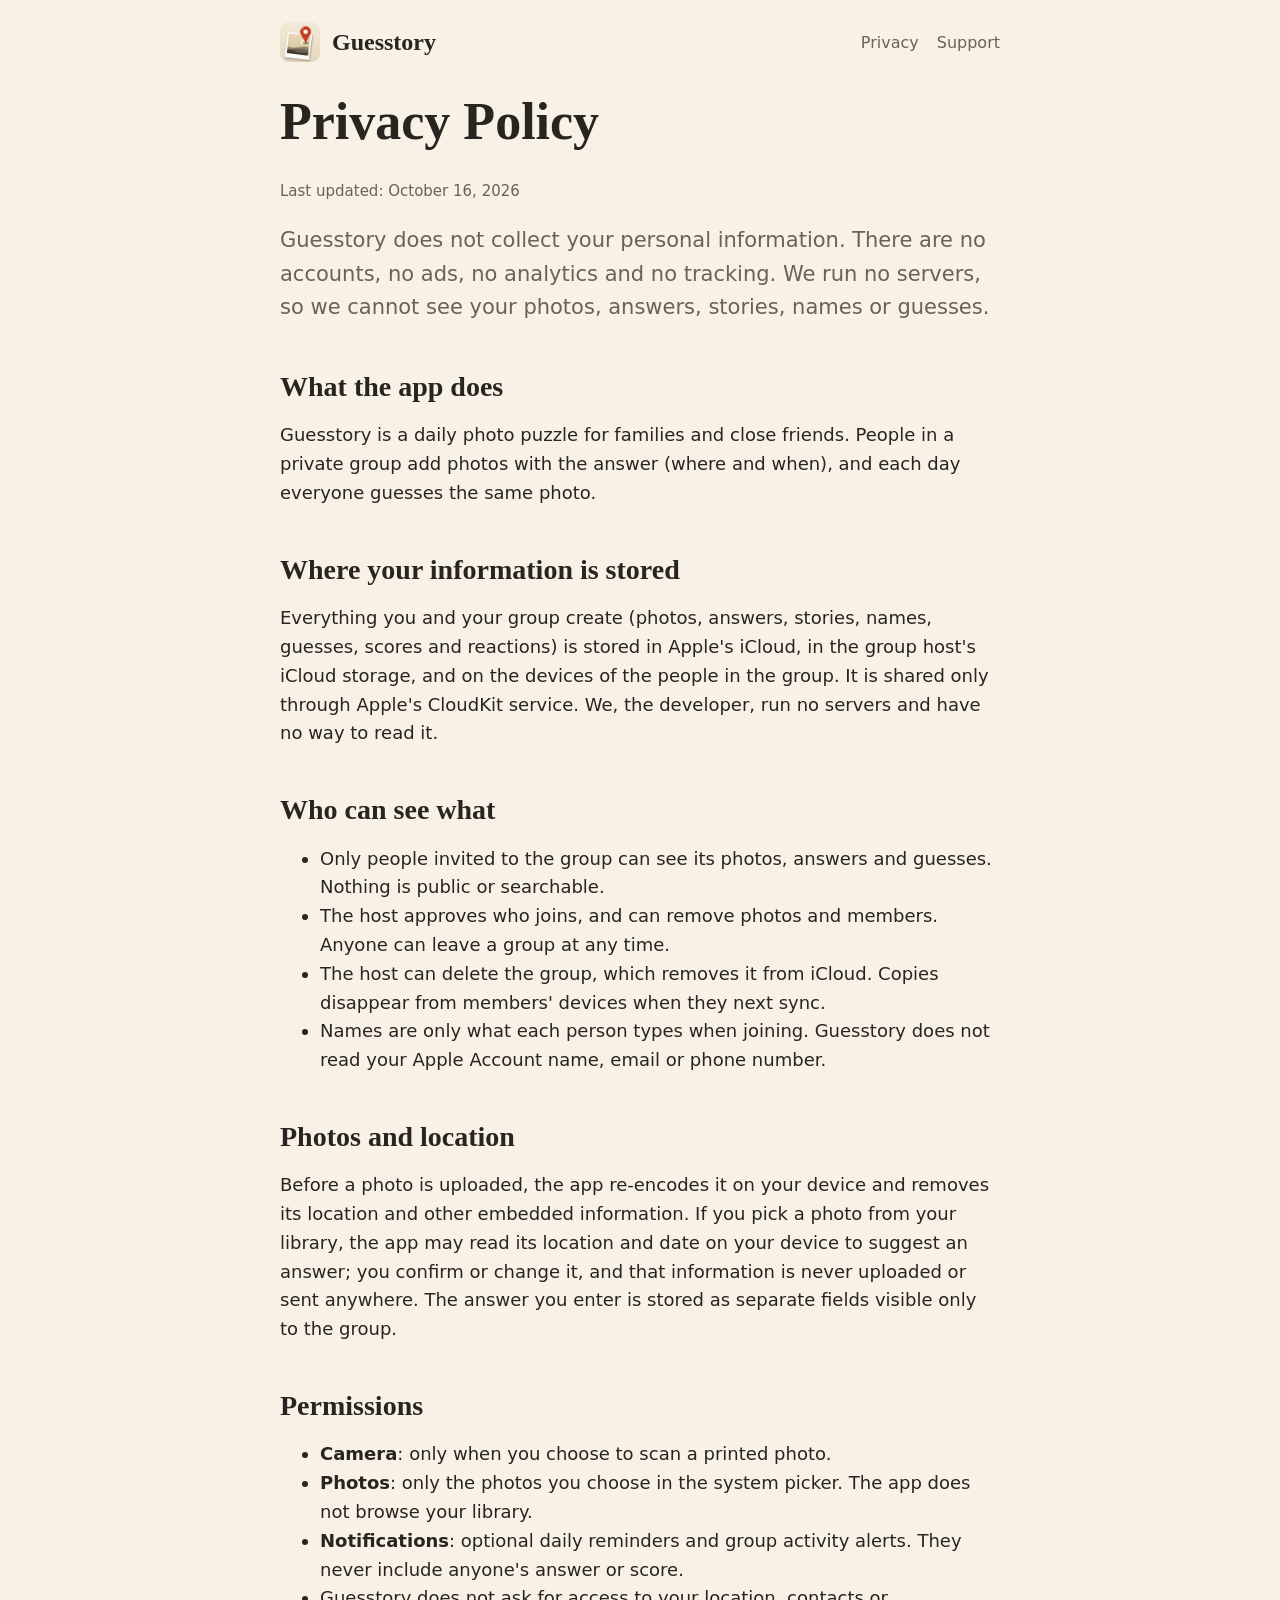
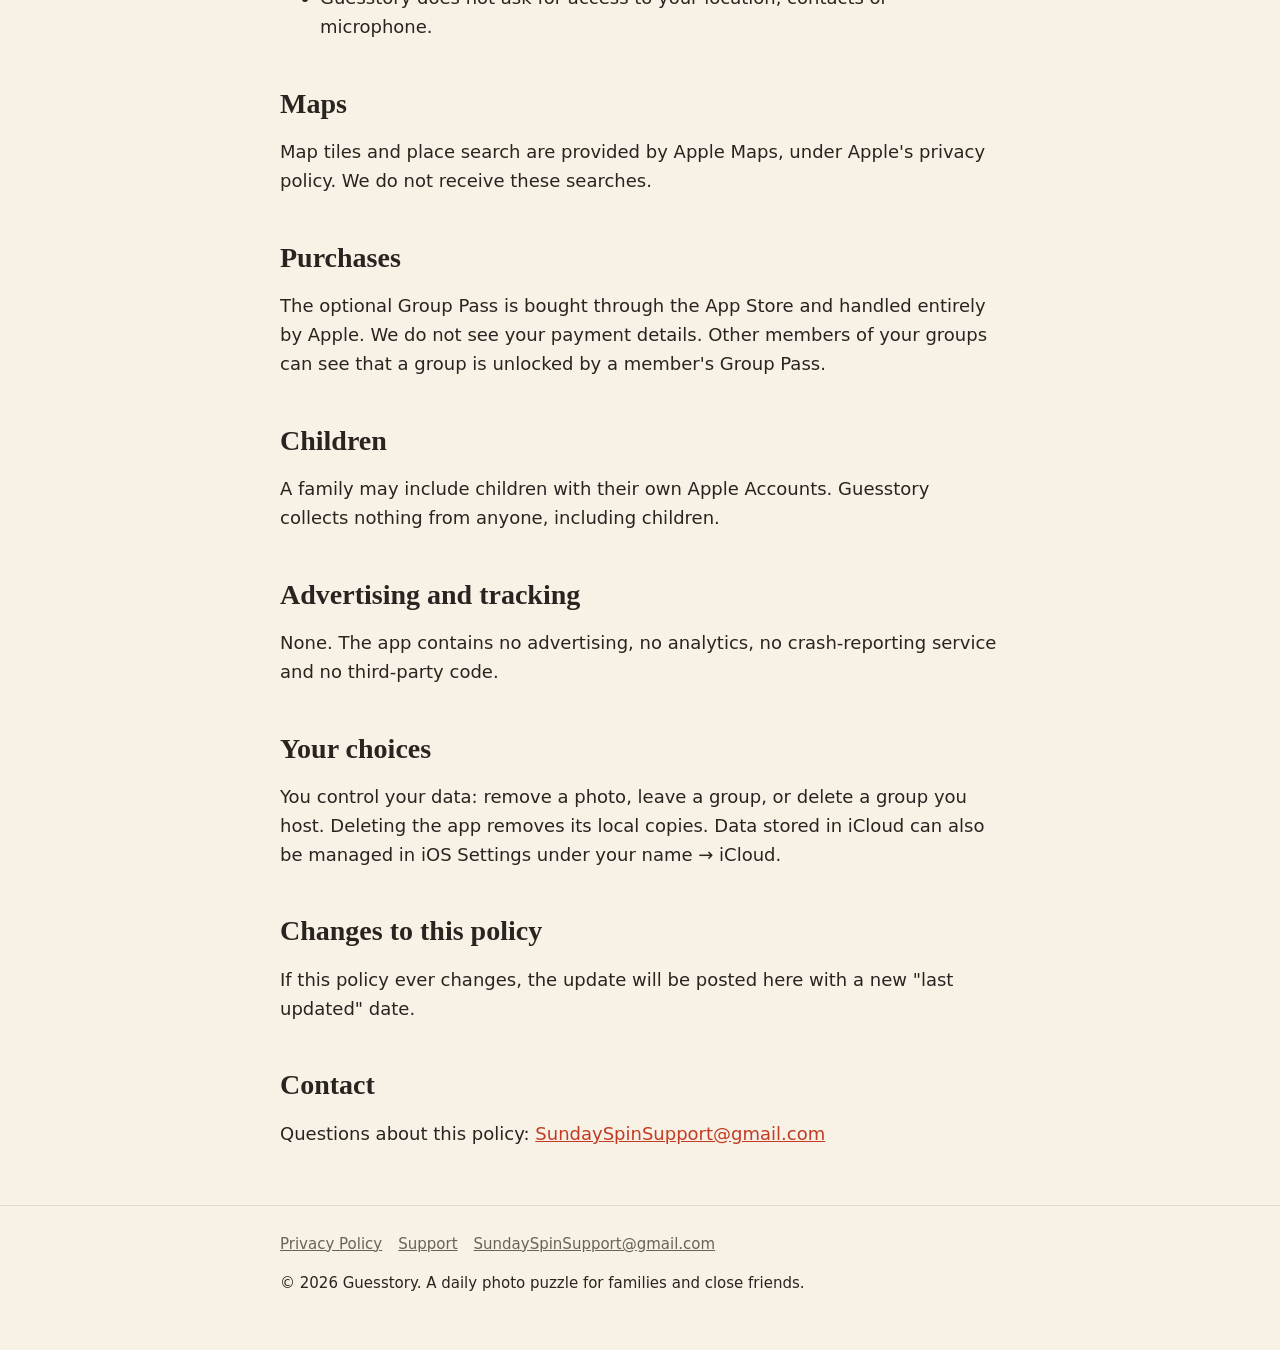
==== privacy-policy.html @ 23f247c5 "Guesstory site: landing page, privacy policy and support Static pages for App Store Connect (Privacy" ====
<!DOCTYPE html>
<html lang="en">
<head>
<meta charset="utf-8">
<meta name="viewport" content="width=device-width, initial-scale=1">
<title>Guesstory Privacy Policy</title>
<meta name="description" content="Guesstory collects no personal information. No accounts, ads or tracking.">
<meta name="color-scheme" content="light dark">
<link rel="icon" type="image/png" href="assets/favicon.png">
<link rel="apple-touch-icon" href="assets/icon.png">
<link rel="stylesheet" href="style.css">
</head>
<body>
<header class="site"><div class="wrap">
<a class="brand" href="index.html"><img src="assets/icon.png" alt="" width="40" height="40">Guesstory</a>
<nav><a href="privacy-policy.html">Privacy</a><a href="support.html">Support</a></nav>
</div></header>
<main class="wrap">

<h1>Privacy Policy</h1>
<p class="updated">Last updated: October 16, 2026</p>
<p class="lead">Guesstory does not collect your personal information. There are no accounts, no ads, no analytics and no tracking. We run no servers, so we cannot see your photos, answers, stories, names or guesses.</p>

<h2>What the app does</h2>
<p>Guesstory is a daily photo puzzle for families and close friends. People in a private group add photos with the answer (where and when), and each day everyone guesses the same photo.</p>

<h2>Where your information is stored</h2>
<p>Everything you and your group create (photos, answers, stories, names, guesses, scores and reactions) is stored in Apple's iCloud, in the group host's iCloud storage, and on the devices of the people in the group. It is shared only through Apple's CloudKit service. We, the developer, run no servers and have no way to read it.</p>

<h2>Who can see what</h2>
<ul>
<li>Only people invited to the group can see its photos, answers and guesses. Nothing is public or searchable.</li>
<li>The host approves who joins, and can remove photos and members. Anyone can leave a group at any time.</li>
<li>The host can delete the group, which removes it from iCloud. Copies disappear from members' devices when they next sync.</li>
<li>Names are only what each person types when joining. Guesstory does not read your Apple Account name, email or phone number.</li>
</ul>

<h2>Photos and location</h2>
<p>Before a photo is uploaded, the app re-encodes it on your device and removes its location and other embedded information. If you pick a photo from your library, the app may read its location and date on your device to suggest an answer; you confirm or change it, and that information is never uploaded or sent anywhere. The answer you enter is stored as separate fields visible only to the group.</p>

<h2>Permissions</h2>
<ul>
<li><strong>Camera</strong>: only when you choose to scan a printed photo.</li>
<li><strong>Photos</strong>: only the photos you choose in the system picker. The app does not browse your library.</li>
<li><strong>Notifications</strong>: optional daily reminders and group activity alerts. They never include anyone's answer or score.</li>
<li>Guesstory does not ask for access to your location, contacts or microphone.</li>
</ul>

<h2>Maps</h2>
<p>Map tiles and place search are provided by Apple Maps, under Apple's privacy policy. We do not receive these searches.</p>

<h2>Purchases</h2>
<p>The optional Group Pass is bought through the App Store and handled entirely by Apple. We do not see your payment details. Other members of your groups can see that a group is unlocked by a member's Group Pass.</p>

<h2>Children</h2>
<p>A family may include children with their own Apple Accounts. Guesstory collects nothing from anyone, including children.</p>

<h2>Advertising and tracking</h2>
<p>None. The app contains no advertising, no analytics, no crash-reporting service and no third-party code.</p>

<h2>Your choices</h2>
<p>You control your data: remove a photo, leave a group, or delete a group you host. Deleting the app removes its local copies. Data stored in iCloud can also be managed in iOS Settings under your name &rarr; iCloud.</p>

<h2>Changes to this policy</h2>
<p>If this policy ever changes, the update will be posted here with a new "last updated" date.</p>

<h2>Contact</h2>
<p>Questions about this policy: <a href="mailto:SundaySpinSupport@gmail.com">SundaySpinSupport@gmail.com</a></p>

</main>
<footer class="site"><div class="wrap">
<a href="privacy-policy.html">Privacy Policy</a><a href="support.html">Support</a><a href="mailto:SundaySpinSupport@gmail.com">SundaySpinSupport@gmail.com</a>
<p>&copy; 2026 Guesstory. A daily photo puzzle for families and close friends.</p>
</div></footer>
</body>
</html>
---- style.css ----
:root{--paper:#F7F1E6;--ink:#2A2420;--ink2:#6B6159;--card:#FFFDF8;--line:#E4DAC8;--accent:#C23B22;--accent-ink:#fff}
@media (prefers-color-scheme:dark){:root{--paper:#1A1613;--ink:#F3EBDD;--ink2:#B5AA9C;--card:#26211D;--line:#3A332D;--accent:#E0583A}}
*{box-sizing:border-box}
html{-webkit-text-size-adjust:100%}
body{margin:0;background:var(--paper);color:var(--ink);font:18px/1.6 -apple-system,BlinkMacSystemFont,"SF Pro Text","Segoe UI",system-ui,sans-serif}
.wrap{max-width:760px;margin:0 auto;padding:0 20px}
header.site{padding:22px 0 8px}
header.site .wrap{display:flex;align-items:center;justify-content:space-between;gap:12px;flex-wrap:wrap}
.brand{display:flex;align-items:center;gap:12px;color:var(--ink);text-decoration:none;font:700 24px/1 "New York",ui-serif,Georgia,serif}
.brand img{width:40px;height:40px;border-radius:9px}
nav a{color:var(--ink2);text-decoration:none;margin-left:18px;font-size:16px}
nav a:hover{color:var(--accent)}
h1,h2,h3{font-family:"New York",ui-serif,Georgia,serif;line-height:1.2;margin:1.6em 0 .5em}
h1{font-size:clamp(34px,6vw,52px);margin-top:.4em}
h2{font-size:28px}h3{font-size:21px}
p,li{color:var(--ink)}
.lead{font-size:21px;color:var(--ink2);max-width:36em}
a{color:var(--accent)}
.hero{padding:30px 0 10px}
.badge{display:inline-block;margin:10px 0 0;padding:12px 20px;border-radius:999px;background:var(--accent);color:var(--accent-ink);font-weight:600;font-size:17px}
.shots{display:grid;grid-template-columns:repeat(3,1fr);gap:14px;margin:34px 0 8px}
.shots img{width:100%;height:auto;border-radius:18px;border:1px solid var(--line);box-shadow:0 10px 28px rgba(40,28,15,.16)}
@media(max-width:560px){.shots{grid-template-columns:1fr 1fr 1fr;gap:8px}.shots img{border-radius:11px}}
.cards{display:grid;grid-template-columns:1fr 1fr;gap:14px;margin:12px 0}
@media(max-width:560px){.cards{grid-template-columns:1fr}}
.card{background:var(--card);border:1px solid var(--line);border-radius:16px;padding:16px 18px}
.card h3{margin:0 0 4px;font-size:19px}.card p{margin:0;color:var(--ink2);font-size:16.5px;line-height:1.5}
ol.steps{padding-left:1.2em}ol.steps li{margin:.5em 0}
.faq h3{font-size:19px;margin:1.4em 0 .2em;font-family:-apple-system,system-ui,sans-serif;font-weight:650}
.faq p{margin:.2em 0 .6em;color:var(--ink)}
.note{background:var(--card);border:1px solid var(--line);border-left:4px solid var(--accent);border-radius:10px;padding:12px 16px;color:var(--ink2);font-size:16.5px}
footer.site{margin-top:56px;padding:26px 0 40px;border-top:1px solid var(--line);color:var(--ink2);font-size:15px}
footer.site a{color:var(--ink2);margin-right:16px}
.updated{color:var(--ink2);font-size:15px}
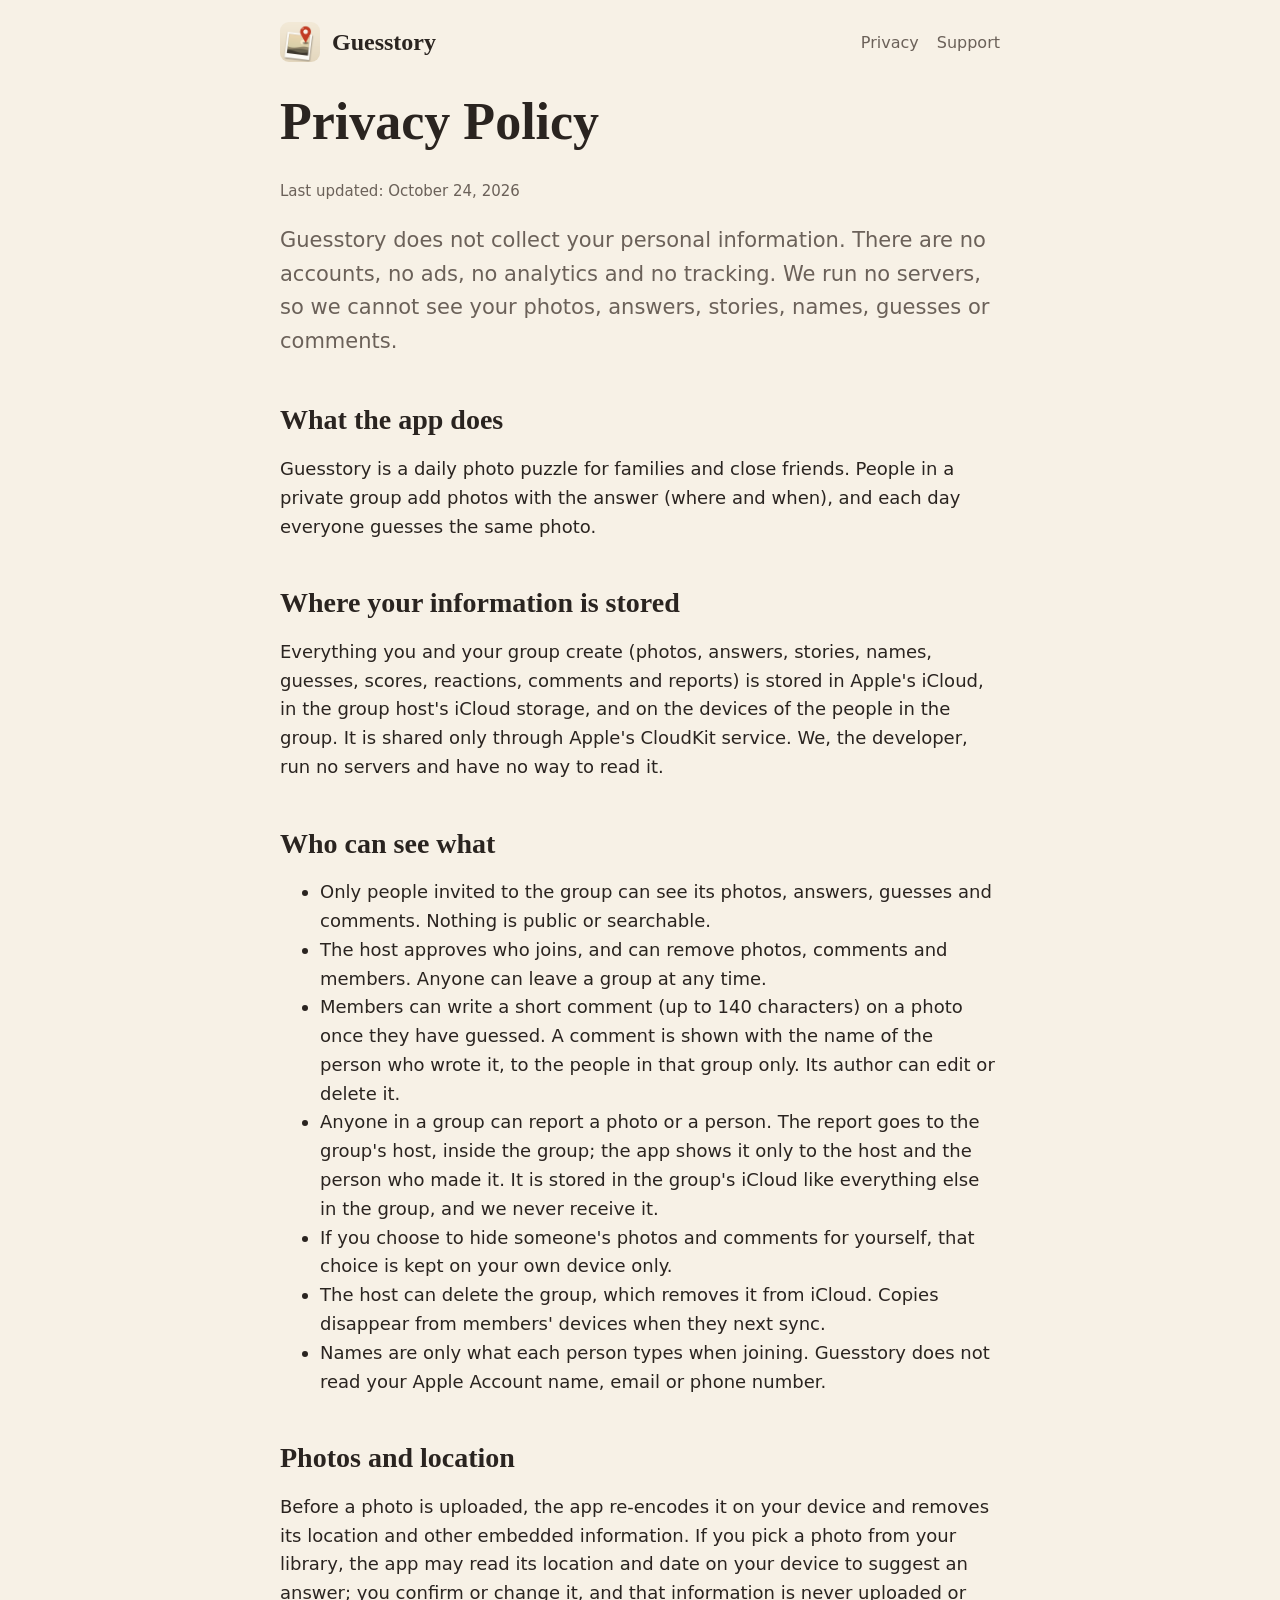
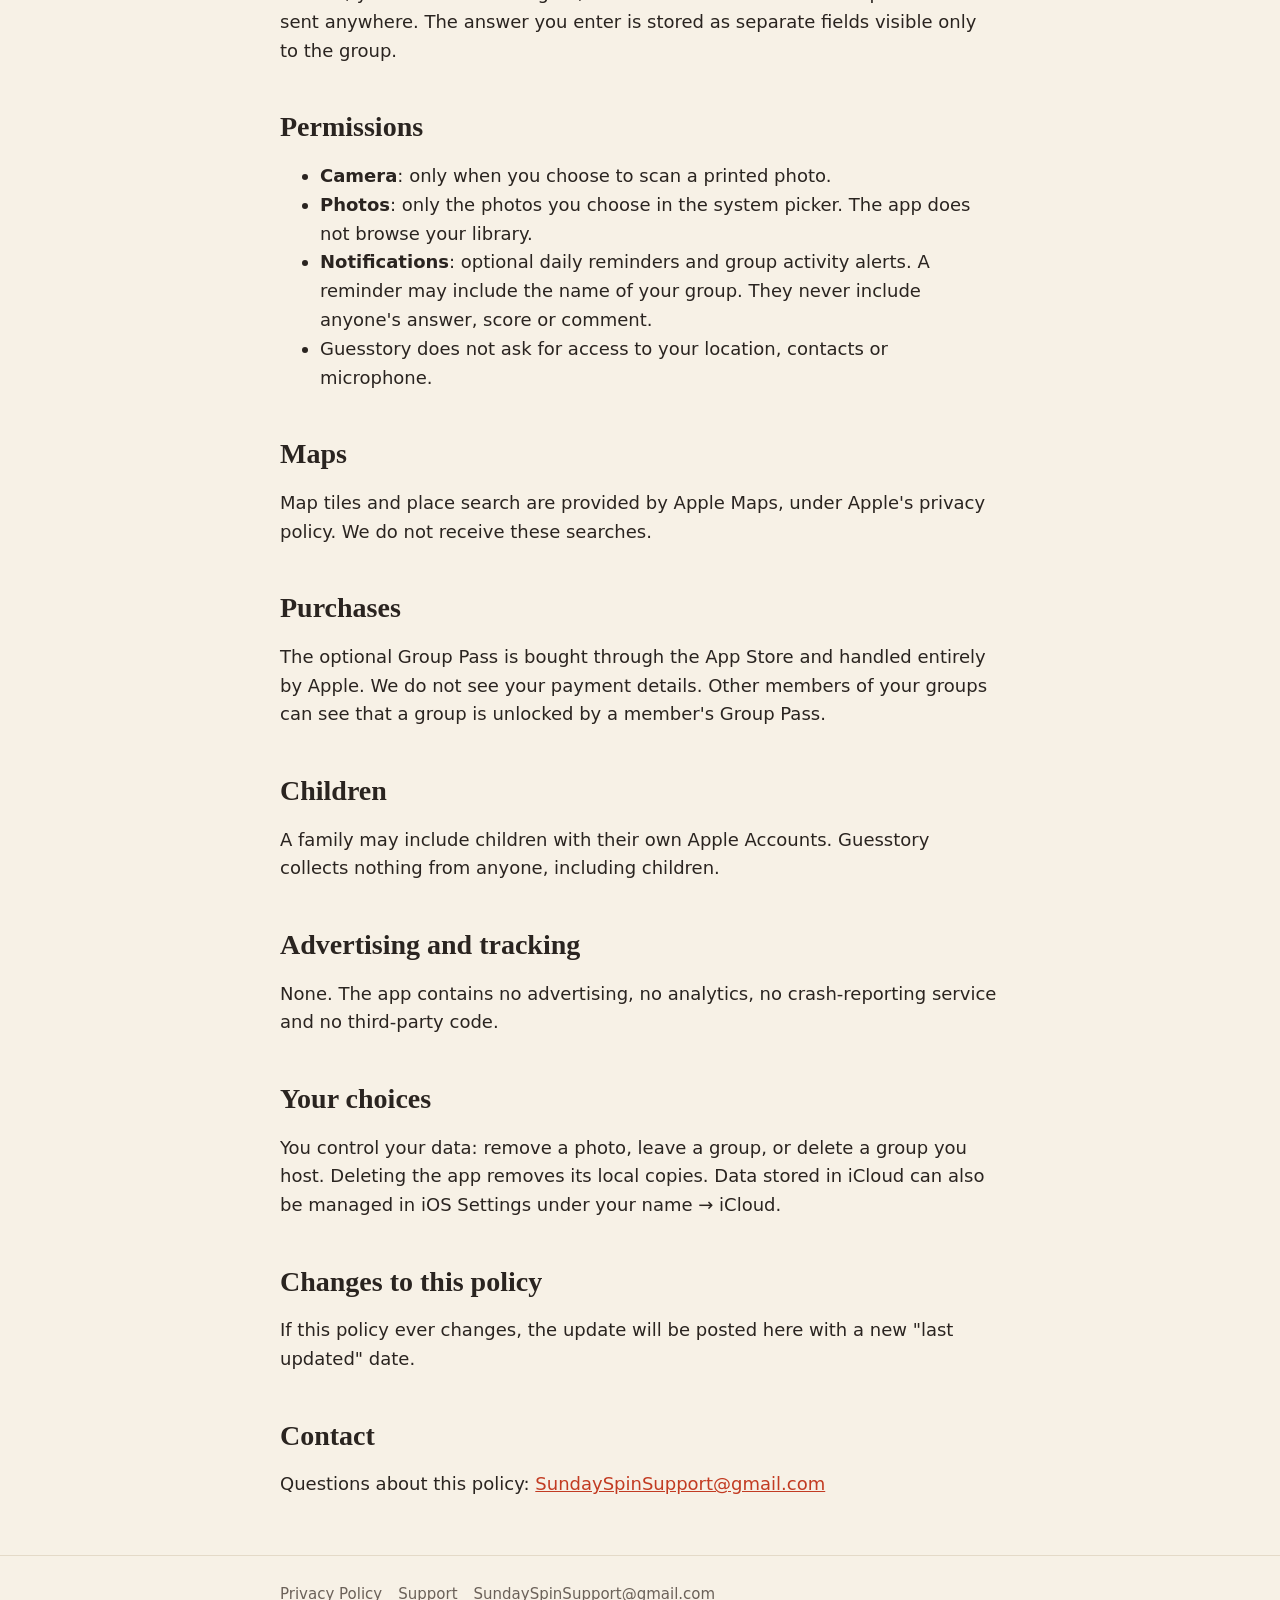
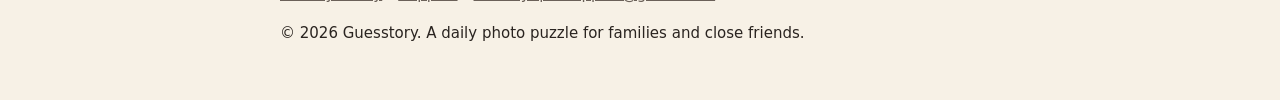
==== commit c342bc42: "Privacy policy: comments, reports, hiding someone for yourself, and the group name in a reminder Com" ====
--- a/privacy-policy.html
+++ b/privacy-policy.html
@@ -18,19 +18,22 @@
 <main class="wrap">
 
 <h1>Privacy Policy</h1>
-<p class="updated">Last updated: October 16, 2026</p>
-<p class="lead">Guesstory does not collect your personal information. There are no accounts, no ads, no analytics and no tracking. We run no servers, so we cannot see your photos, answers, stories, names or guesses.</p>
+<p class="updated">Last updated: October 24, 2026</p>
+<p class="lead">Guesstory does not collect your personal information. There are no accounts, no ads, no analytics and no tracking. We run no servers, so we cannot see your photos, answers, stories, names, guesses or comments.</p>
 
 <h2>What the app does</h2>
 <p>Guesstory is a daily photo puzzle for families and close friends. People in a private group add photos with the answer (where and when), and each day everyone guesses the same photo.</p>
 
 <h2>Where your information is stored</h2>
-<p>Everything you and your group create (photos, answers, stories, names, guesses, scores and reactions) is stored in Apple's iCloud, in the group host's iCloud storage, and on the devices of the people in the group. It is shared only through Apple's CloudKit service. We, the developer, run no servers and have no way to read it.</p>
+<p>Everything you and your group create (photos, answers, stories, names, guesses, scores, reactions, comments and reports) is stored in Apple's iCloud, in the group host's iCloud storage, and on the devices of the people in the group. It is shared only through Apple's CloudKit service. We, the developer, run no servers and have no way to read it.</p>
 
 <h2>Who can see what</h2>
 <ul>
-<li>Only people invited to the group can see its photos, answers and guesses. Nothing is public or searchable.</li>
-<li>The host approves who joins, and can remove photos and members. Anyone can leave a group at any time.</li>
+<li>Only people invited to the group can see its photos, answers, guesses and comments. Nothing is public or searchable.</li>
+<li>The host approves who joins, and can remove photos, comments and members. Anyone can leave a group at any time.</li>
+<li>Members can write a short comment (up to 140 characters) on a photo once they have guessed. A comment is shown with the name of the person who wrote it, to the people in that group only. Its author can edit or delete it.</li>
+<li>Anyone in a group can report a photo or a person. The report goes to the group's host, inside the group; the app shows it only to the host and the person who made it. It is stored in the group's iCloud like everything else in the group, and we never receive it.</li>
+<li>If you choose to hide someone's photos and comments for yourself, that choice is kept on your own device only.</li>
 <li>The host can delete the group, which removes it from iCloud. Copies disappear from members' devices when they next sync.</li>
 <li>Names are only what each person types when joining. Guesstory does not read your Apple Account name, email or phone number.</li>
 </ul>
@@ -42,7 +45,7 @@
 <ul>
 <li><strong>Camera</strong>: only when you choose to scan a printed photo.</li>
 <li><strong>Photos</strong>: only the photos you choose in the system picker. The app does not browse your library.</li>
-<li><strong>Notifications</strong>: optional daily reminders and group activity alerts. They never include anyone's answer or score.</li>
+<li><strong>Notifications</strong>: optional daily reminders and group activity alerts. A reminder may include the name of your group. They never include anyone's answer, score or comment.</li>
 <li>Guesstory does not ask for access to your location, contacts or microphone.</li>
 </ul>
 
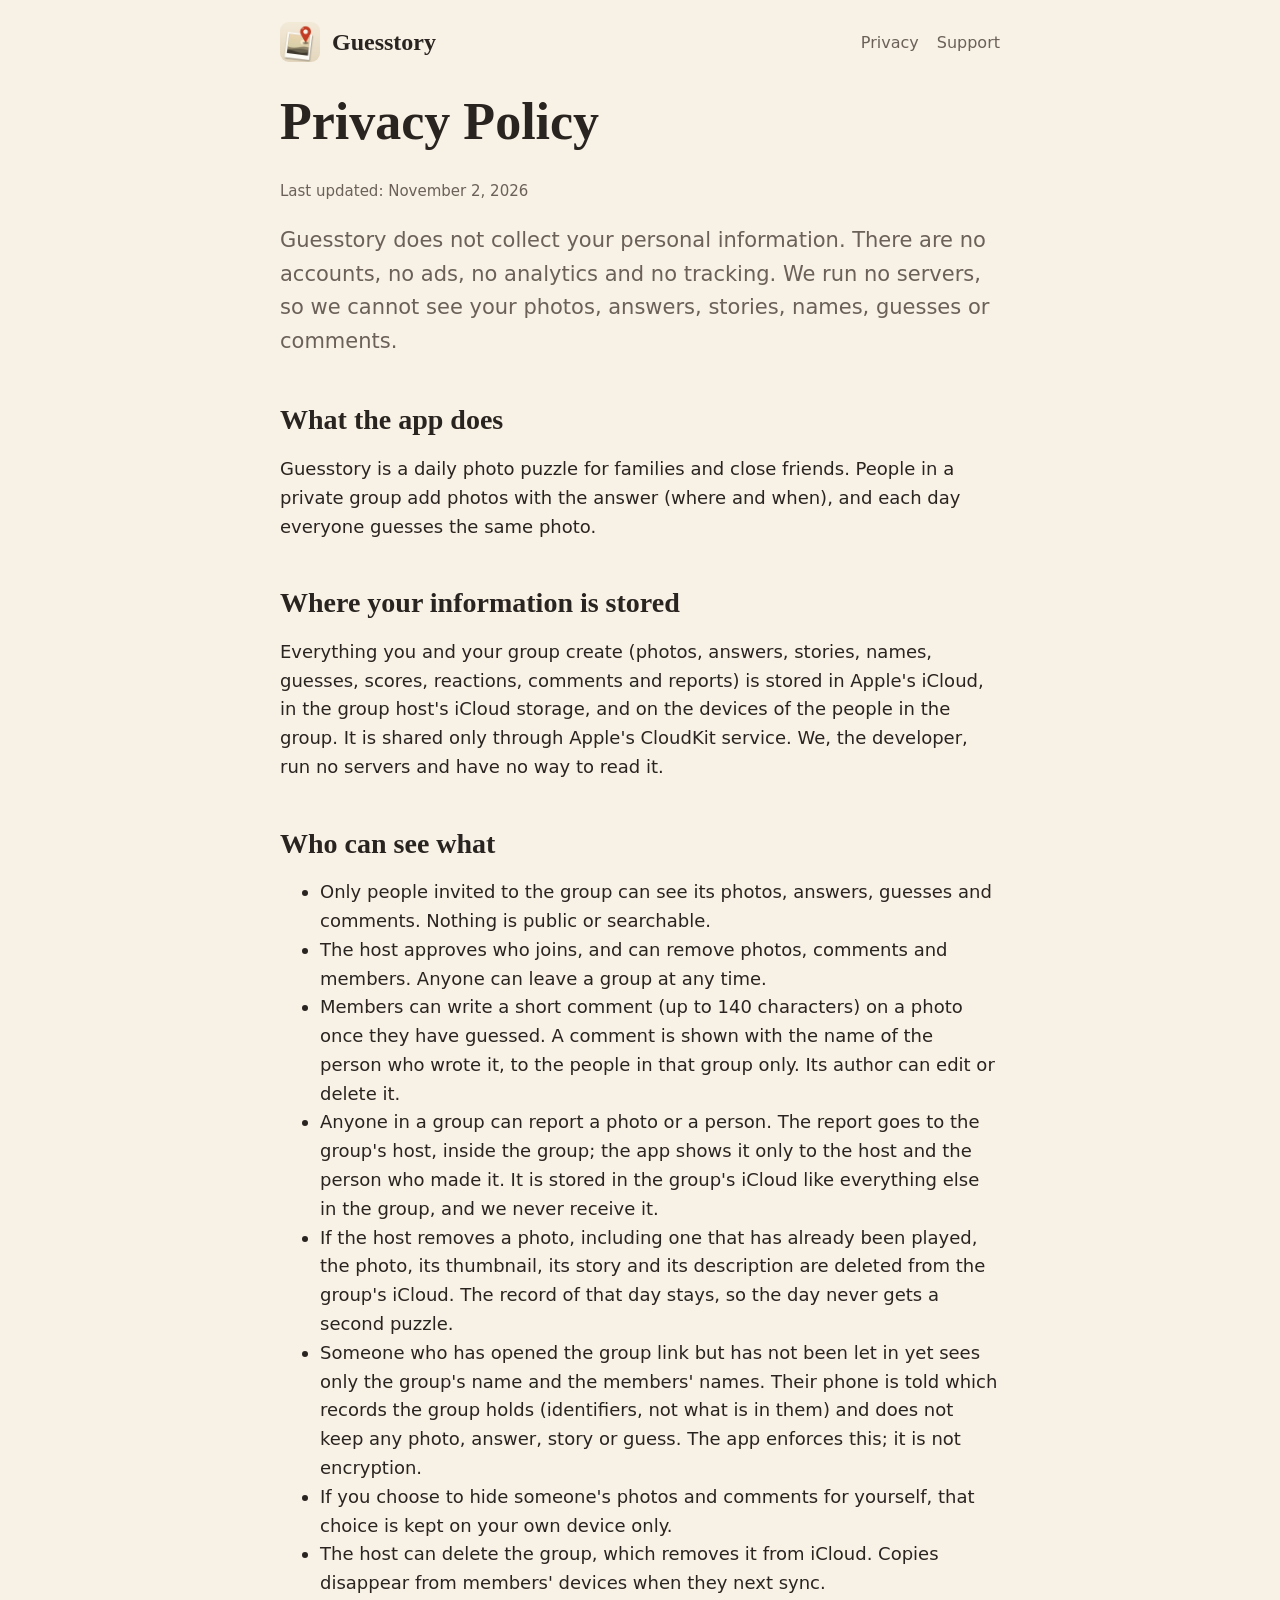
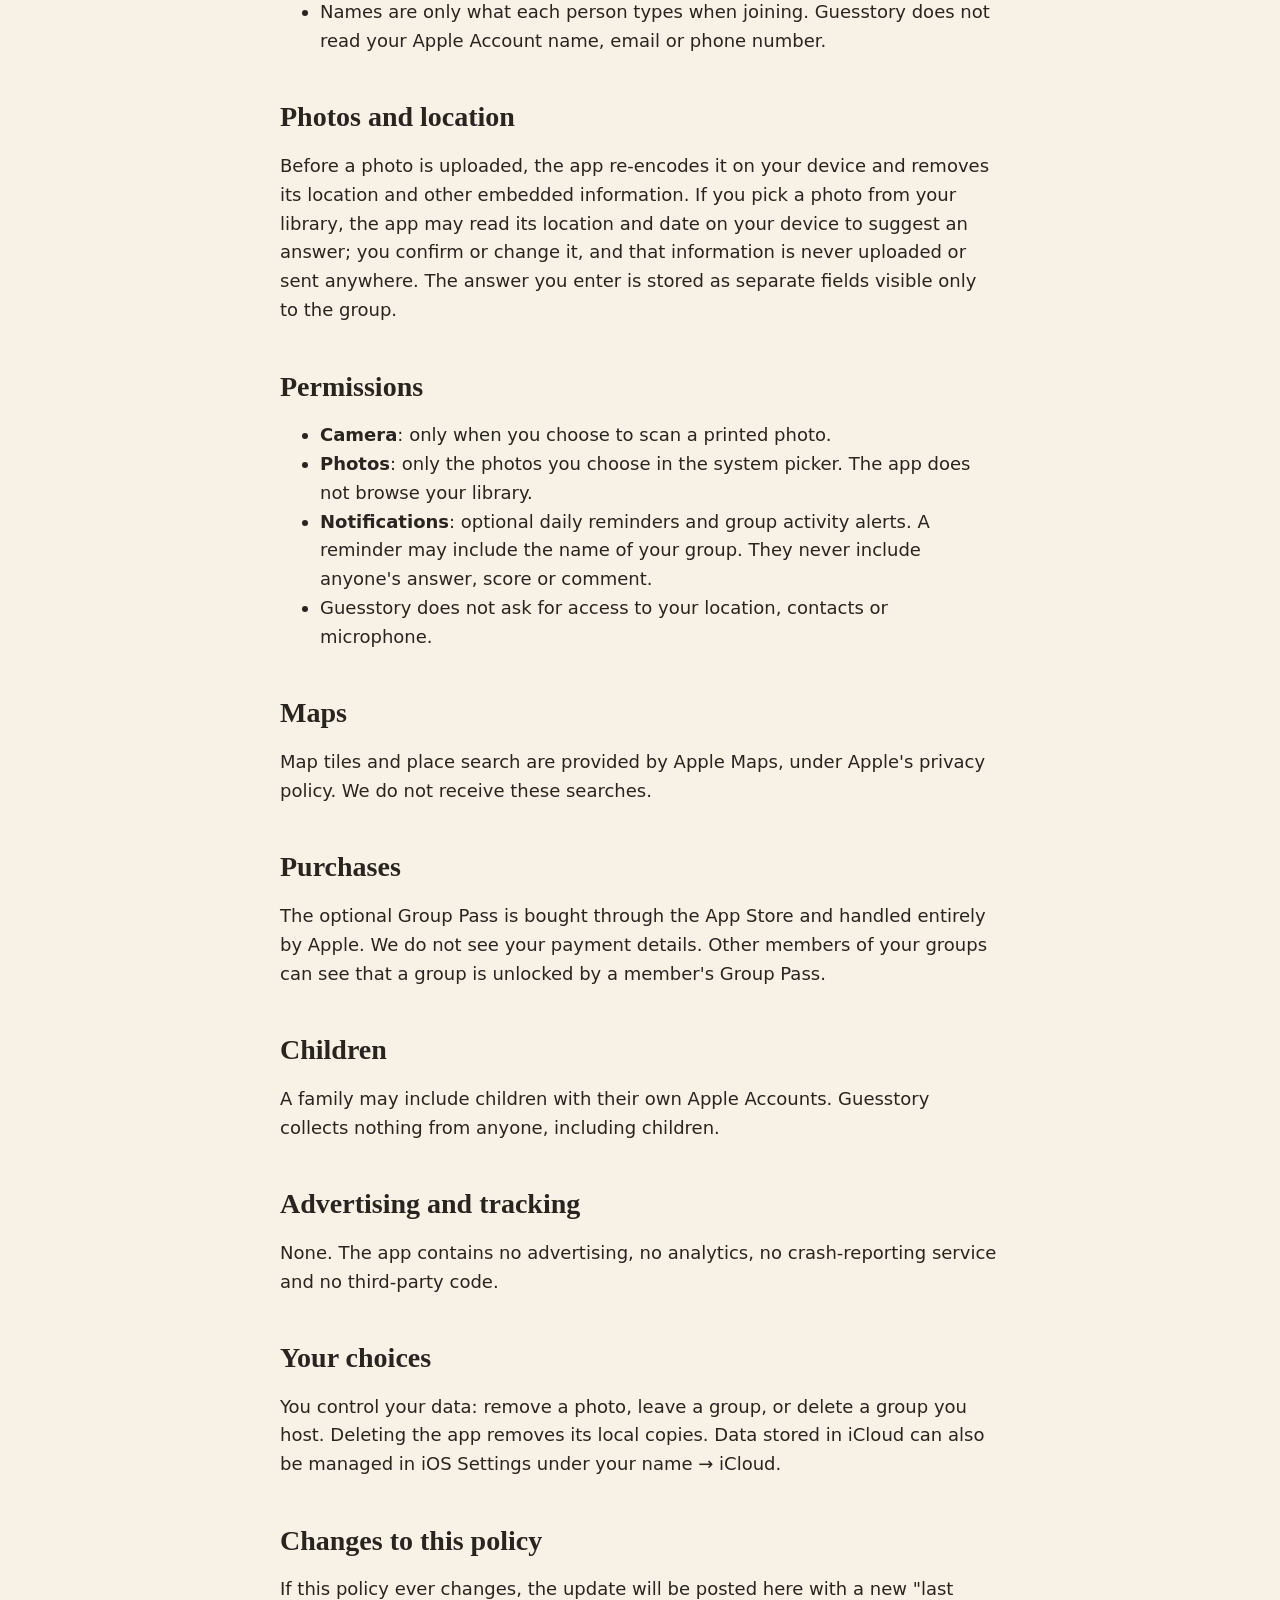
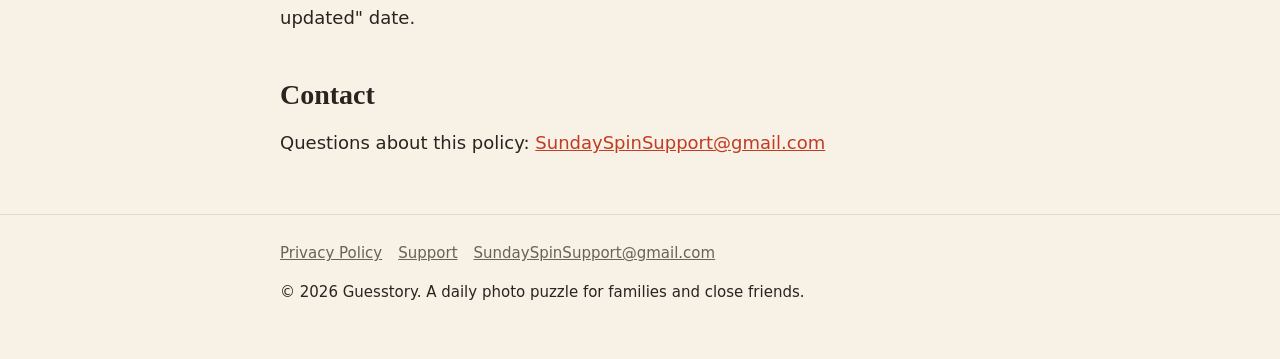
==== commit 0fe729bc: "Privacy policy: removing a played photo deletes it from iCloud; people waiting to be let in see only" ====
--- a/privacy-policy.html
+++ b/privacy-policy.html
@@ -18,7 +18,7 @@
 <main class="wrap">
 
 <h1>Privacy Policy</h1>
-<p class="updated">Last updated: October 24, 2026</p>
+<p class="updated">Last updated: November 2, 2026</p>
 <p class="lead">Guesstory does not collect your personal information. There are no accounts, no ads, no analytics and no tracking. We run no servers, so we cannot see your photos, answers, stories, names, guesses or comments.</p>
 
 <h2>What the app does</h2>
@@ -33,6 +33,8 @@
 <li>The host approves who joins, and can remove photos, comments and members. Anyone can leave a group at any time.</li>
 <li>Members can write a short comment (up to 140 characters) on a photo once they have guessed. A comment is shown with the name of the person who wrote it, to the people in that group only. Its author can edit or delete it.</li>
 <li>Anyone in a group can report a photo or a person. The report goes to the group's host, inside the group; the app shows it only to the host and the person who made it. It is stored in the group's iCloud like everything else in the group, and we never receive it.</li>
+<li>If the host removes a photo, including one that has already been played, the photo, its thumbnail, its story and its description are deleted from the group's iCloud. The record of that day stays, so the day never gets a second puzzle.</li>
+<li>Someone who has opened the group link but has not been let in yet sees only the group's name and the members' names. Their phone is told which records the group holds (identifiers, not what is in them) and does not keep any photo, answer, story or guess. The app enforces this; it is not encryption.</li>
 <li>If you choose to hide someone's photos and comments for yourself, that choice is kept on your own device only.</li>
 <li>The host can delete the group, which removes it from iCloud. Copies disappear from members' devices when they next sync.</li>
 <li>Names are only what each person types when joining. Guesstory does not read your Apple Account name, email or phone number.</li>
